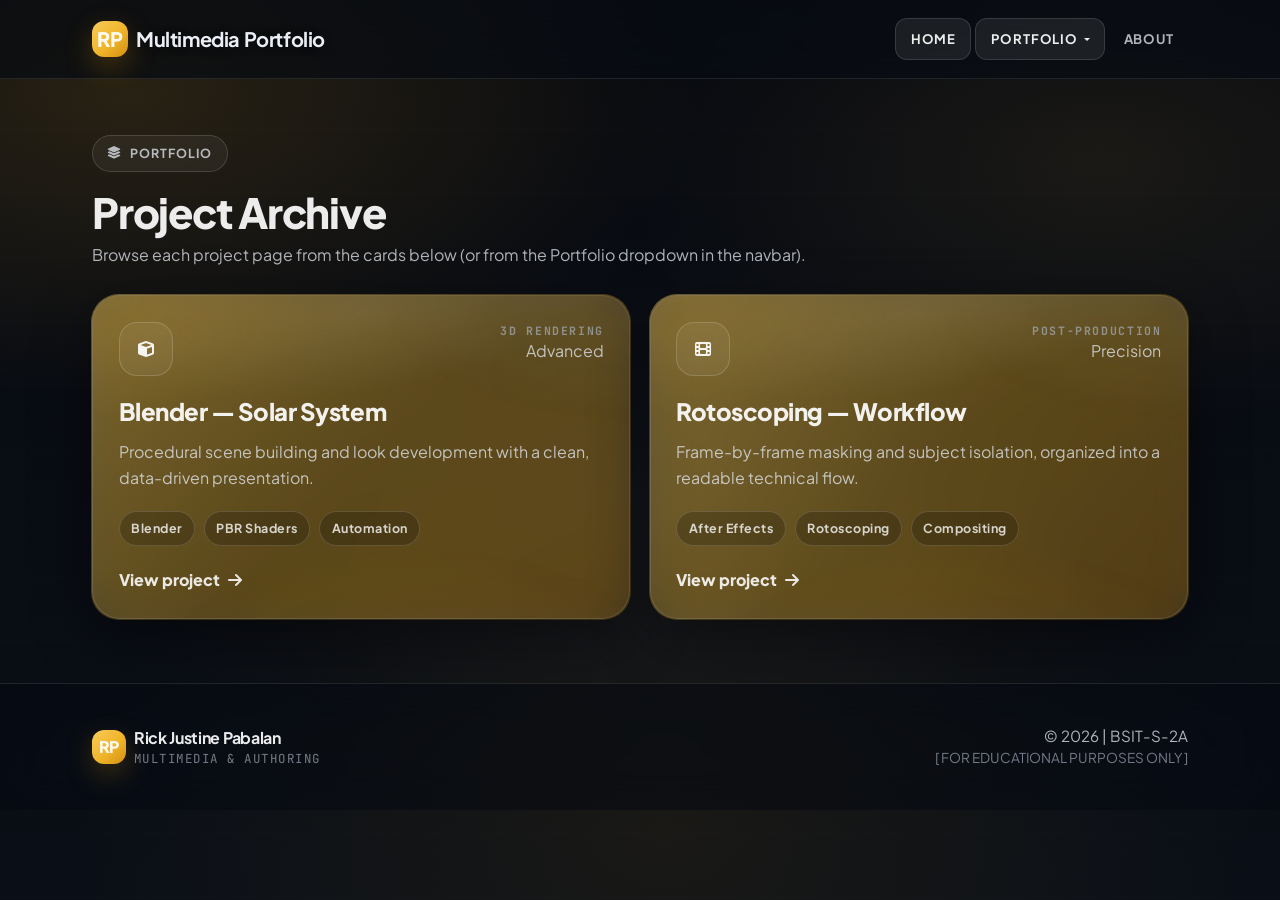
==== portfolio/index.html @ 8b997356 "Initial Commit" ====
<!DOCTYPE html>
<html lang="en">

<head>
    <meta charset="UTF-8">
    <meta name="viewport" content="width=device-width, initial-scale=1.0">
    <title>Project Archive - Rick Justine Pabalan</title>
    <link href="https://cdnjs.cloudflare.com/ajax/libs/bootstrap/5.3.0/css/bootstrap.min.css" rel="stylesheet">
    <link href="https://cdnjs.cloudflare.com/ajax/libs/font-awesome/6.4.0/css/all.min.css" rel="stylesheet">
    <link rel="stylesheet" href="../layouts/theme.css">
</head>

<body>

    <div id="header"></div>

    <script>
        fetch('../layouts/header.html?v=' + Date.now())
            .then(response => response.text())
            .then(data => {
                document.getElementById('header').innerHTML = data;
                // Fix relative paths in header when in subfolder
                const links = document.querySelectorAll('a');
                links.forEach(link => {
                    const href = link.getAttribute('href');
                    if (!href) return;

                    if (href === 'index.html') link.href = "../index.html";
                    if (href === 'about.html') link.href = "../about.html";

                    if (href === 'portfolio/index.html') link.href = "index.html";
                    if (href === 'portfolio/solarsystem.html') link.href = "solarsystem.html";
                    if (href === 'portfolio/rotoscope.html') link.href = "rotoscope.html";
                });

                // Mark Portfolio as active when inside /portfolio
                document.querySelectorAll('.nav-link').forEach(link => {
                    const href = link.getAttribute('href') || '';
                    if (href.includes('index.html')) link.classList.add('active');
                });
            });
    </script>

    <!-- Portfolio Section -->
    <main>
    <section id="portfolio" class="section">
        <div class="container">
            <div class="section-head">
                <div>
                    <div class="pill"><i class="fa-solid fa-layer-group"></i> Portfolio</div>
                    <h1 class="section-title mt-3">Project Archive</h1>
                    <p class="section-desc">Browse each project page from the cards below (or from the Portfolio dropdown in the navbar).</p>
                </div>
            </div>

            <div class="grid-cards">
                <div class="card-xl">
                    <div class="stroke" style="border-radius: var(--radius-xl);">
                        <div class="glass project-card lift">
                            <div class="project-top">
                                <div class="project-icon"><i class="fa-solid fa-cube"></i></div>
                                <div class="text-end">
                                    <div class="project-kicker">3D Rendering</div>
                                    <div class="muted">Advanced</div>
                                </div>
                            </div>
                            <div class="project-title">Blender — Solar System</div>
                            <p class="project-desc">Procedural scene building and look development with a clean, data-driven presentation.</p>
                            <div class="tags">
                                <span class="tag">Blender</span>
                                <span class="tag">PBR Shaders</span>
                                <span class="tag">Automation</span>
                            </div>
                            <a class="card-link" href="solarsystem.html">
                                <span>View project</span>
                                <i class="fa-solid fa-arrow-right"></i>
                            </a>
                        </div>
                    </div>
                </div>

                <div class="card-xl">
                    <div class="stroke" style="border-radius: var(--radius-xl);">
                        <div class="glass project-card lift">
                            <div class="project-top">
                                <div class="project-icon"><i class="fa-solid fa-film"></i></div>
                                <div class="text-end">
                                    <div class="project-kicker">Post-Production</div>
                                    <div class="muted">Precision</div>
                                </div>
                            </div>
                            <div class="project-title">Rotoscoping — Workflow</div>
                            <p class="project-desc">Frame-by-frame masking and subject isolation, organized into a readable technical flow.</p>
                            <div class="tags">
                                <span class="tag">After Effects</span>
                                <span class="tag">Rotoscoping</span>
                                <span class="tag">Compositing</span>
                            </div>
                            <a class="card-link" href="rotoscope.html">
                                <span>View project</span>
                                <i class="fa-solid fa-arrow-right"></i>
                            </a>
                        </div>
                    </div>
                </div>
            </div>
        </div>

        <div id="footer"></div>

        <script>
            fetch('../layouts/footer.html')
                .then(response => response.text())
                .then(data => {
                    document.getElementById('footer').innerHTML = data;
                });
        </script>
    </section>
    </main>

    <!-- Bootstrap JS Bundle with Popper -->
    <script src="https://cdnjs.cloudflare.com/ajax/libs/bootstrap/5.3.0/js/bootstrap.bundle.min.js"></script>
</body>

</html>
---- layouts/theme.css ----
@import url('https://fonts.googleapis.com/css2?family=Plus+Jakarta+Sans:wght@400;500;600;700;800&family=JetBrains+Mono:wght@400;500;600&display=swap');

:root {
  --bg-0: #07090f;
  --bg-1: #0a0f17;
  --text-0: rgba(255, 255, 255, 0.92);
  --text-1: rgba(229, 233, 240, 0.76);
  --text-2: rgba(172, 181, 197, 0.65);

  --glass: rgba(157, 166, 182, 0.08);
  --glass-strong: rgba(157, 166, 182, 0.13);
  --glass-border: rgba(203, 209, 221, 0.17);
  --glass-border-2: rgba(226, 231, 240, 0.25);
  --shadow: 0 18px 60px rgba(0, 0, 0, 0.45);

  --accent-a: #f0b429;
  --accent-b: #f8cb5a;
  --accent-c: #d38f10;
  --accent-d: #e8bd4a;
  --accent-grad: linear-gradient(135deg, #f8cb5a, #f0b429 56%, #d38f10);
  --stroke-grad: linear-gradient(135deg, rgba(248,203,90,0.5), rgba(240,180,41,0.35) 50%, rgba(211,143,16,0.35));

  --radius-lg: 20px;
  --radius-xl: 28px;

  --font-sans: "Plus Jakarta Sans", system-ui, -apple-system, "Segoe UI", Arial, sans-serif;
  --font-mono: "JetBrains Mono", ui-monospace, SFMono-Regular, Menlo, Consolas, "Liberation Mono", monospace;
}

* { box-sizing: border-box; }
html { scroll-behavior: smooth; }
body {
  margin: 0;
  min-height: 100vh;
  color: var(--text-0);
  font-family: var(--font-sans);
  background:
    radial-gradient(960px 520px at 10% 10%, rgba(240, 180, 41, 0.14), transparent 60%),
    radial-gradient(760px 420px at 86% 18%, rgba(248, 203, 90, 0.08), transparent 64%),
    radial-gradient(900px 620px at 52% 92%, rgba(211, 143, 16, 0.08), transparent 66%),
    radial-gradient(700px 460px at 52% 55%, rgba(153, 163, 184, 0.07), transparent 58%),
    linear-gradient(180deg, var(--bg-0), var(--bg-1));
  overflow-x: hidden;
}

/* subtle grain + grid */
body::before {
  content: "";
  position: fixed;
  inset: 0;
  pointer-events: none;
  background-image:
    radial-gradient(rgba(255,255,255,0.06) 1px, transparent 1px),
    linear-gradient(transparent 0, rgba(255,255,255,0.03) 1px, transparent 2px);
  background-size: 90px 90px, 100% 64px;
  mix-blend-mode: overlay;
  opacity: 0.35;
  z-index: 0;
}

main, nav, footer, section, header { position: relative; z-index: 1; }

a { color: inherit; }

.container {
  max-width: 1120px;
}

.glass {
  background: var(--glass);
  border: 1px solid var(--glass-border);
  box-shadow: var(--shadow);
  backdrop-filter: blur(18px) saturate(130%);
  -webkit-backdrop-filter: blur(18px) saturate(130%);
  border-radius: var(--radius-lg);
}

.glass--strong {
  background: var(--glass-strong);
  border-color: var(--glass-border-2);
}

/* About page alignment helpers */
.about-stack {
  max-width: 920px;
  margin: 0 auto;
}
.about-summary {
  max-width: 760px;
  margin-left: auto;
  margin-right: auto;
}

/* gradient stroke wrapper (for "new look") */
.stroke {
  position: relative;
}
.stroke::before {
  content: "";
  position: absolute;
  inset: -1px;
  border-radius: inherit;
  background: var(--stroke-grad);
  opacity: 0.9;
  pointer-events: none;
  filter: blur(0.2px);
}
.stroke > * {
  position: relative;
  z-index: 1;
}

.pill {
  display: inline-flex;
  align-items: center;
  gap: 0.5rem;
  padding: 0.5rem 0.9rem;
  border-radius: 999px;
  font-size: 0.78rem;
  font-weight: 700;
  letter-spacing: 0.08em;
  text-transform: uppercase;
  color: var(--text-1);
  background: rgba(255,255,255,0.05);
  border: 1px solid rgba(255,255,255,0.14);
}

.muted { color: var(--text-1); }
.muted-2 { color: var(--text-2); }
.mono { font-family: var(--font-mono); }

/* Nav */
.glass-nav {
  position: sticky;
  top: 0;
  z-index: 50;
  border-bottom: 1px solid rgba(226, 231, 240, 0.11);
  background: rgba(8,12,18,0.72);
  backdrop-filter: blur(18px) saturate(140%);
  -webkit-backdrop-filter: blur(18px) saturate(140%);
}

.brand-mark {
  width: 36px;
  height: 36px;
  border-radius: 12px;
  display: grid;
  place-items: center;
  background: var(--accent-grad);
  box-shadow: 0 10px 28px rgba(211, 143, 16, 0.28);
  font-weight: 900;
  letter-spacing: -0.02em;
}

.navbar-brand {
  color: var(--text-0) !important;
}

.navbar-brand span:last-child {
  color: rgba(245, 248, 255, 0.96);
  text-shadow: 0 1px 10px rgba(0, 0, 0, 0.45);
}

.nav-link {
  color: var(--text-1) !important;
  font-weight: 700;
  letter-spacing: 0.06em;
  text-transform: uppercase;
  font-size: 0.82rem;
  padding: 0.65rem 0.9rem !important;
  border-radius: 12px;
  transition: transform 160ms ease, background 160ms ease, color 160ms ease;
}
.nav-link:hover {
  color: var(--text-0) !important;
  background: rgba(255,255,255,0.06);
  transform: translateY(-1px);
}
.nav-link.active {
  color: var(--text-0) !important;
  background: rgba(255,255,255,0.08);
  border: 1px solid rgba(255,255,255,0.12);
}

/* Hero */
.hero {
  padding: 6.5rem 0 3.5rem;
}
.hero-card {
  border-radius: var(--radius-xl);
  padding: clamp(1.6rem, 3.8vw, 3rem);
  overflow: hidden;
}
.hero-card::after {
  content: "";
  position: absolute;
  inset: -1px;
  border-radius: inherit;
  background: radial-gradient(600px 220px at 10% 0%, rgba(248,203,90,0.14), transparent 60%),
              radial-gradient(520px 240px at 92% 10%, rgba(240,180,41,0.12), transparent 55%),
              radial-gradient(520px 240px at 60% 105%, rgba(153,163,184,0.12), transparent 55%);
  pointer-events: none;
  opacity: 0.9;
  z-index: 0;
}
.hero-card > * { position: relative; z-index: 1; }

.hero-title {
  font-weight: 900;
  letter-spacing: -0.04em;
  line-height: 1.02;
  margin: 1rem 0 1rem;
  font-size: clamp(2.5rem, 5.2vw, 4.4rem);
}
.hero-title .grad {
  background: var(--accent-grad);
  -webkit-background-clip: text;
  background-clip: text;
  color: transparent;
}

.hero-lead {
  color: var(--text-1);
  font-size: 1.1rem;
  line-height: 1.7;
  max-width: 56ch;
}

.btn-glass {
  display: inline-flex;
  align-items: center;
  gap: 0.6rem;
  padding: 0.95rem 1.2rem;
  border-radius: 16px;
  text-decoration: none;
  font-weight: 800;
  letter-spacing: 0.02em;
  border: 1px solid rgba(255,255,255,0.14);
  background: rgba(255,255,255,0.05);
  color: var(--text-0);
  transition: transform 160ms ease, background 160ms ease, box-shadow 160ms ease;
}
.btn-glass:hover {
  background: rgba(255,255,255,0.09);
  transform: translateY(-2px);
  box-shadow: 0 18px 40px rgba(0,0,0,0.35);
}
.btn-accent {
  border: 0;
  background: var(--accent-grad);
  box-shadow: 0 16px 40px rgba(211,143,16,0.32);
}
.btn-accent:hover {
  box-shadow: 0 22px 60px rgba(211,143,16,0.38);
}

/* Sections */
.section {
  padding: 3.5rem 0 4rem;
}
.section-head {
  display: grid;
  grid-template-columns: 1fr auto;
  align-items: end;
  gap: 1.25rem;
  margin-bottom: 1.75rem;
}
.section-title {
  font-size: clamp(1.8rem, 3.6vw, 2.6rem);
  font-weight: 900;
  letter-spacing: -0.03em;
  margin: 0;
}
.section-desc {
  color: var(--text-1);
  margin: 0.35rem 0 0;
  max-width: 70ch;
}

/* Project cards */
.grid-cards {
  display: grid;
  grid-template-columns: repeat(12, 1fr);
  gap: 1.2rem;
}
.card-xl { grid-column: span 6; }
@media (max-width: 992px) { .card-xl { grid-column: span 12; } }

.project-card {
  position: relative;
  overflow: hidden;
  border-radius: var(--radius-xl);
  padding: 1.6rem;
  height: 100%;
}
.project-card::before {
  content: "";
  position: absolute;
  inset: 0;
  background: radial-gradient(500px 260px at 0% 0%, rgba(248,203,90,0.13), transparent 50%),
              radial-gradient(520px 260px at 100% 0%, rgba(153,163,184,0.11), transparent 50%),
              radial-gradient(520px 260px at 60% 120%, rgba(211,143,16,0.08), transparent 55%);
  opacity: 0.85;
  pointer-events: none;
}
.project-card > * { position: relative; z-index: 1; }

/* add a distinct "header sheen" so cards feel less flat */
.project-card::after {
  content: "";
  position: absolute;
  left: -20%;
  top: -30%;
  width: 140%;
  height: 70%;
  background: radial-gradient(closest-side, rgba(255,255,255,0.10), transparent 70%);
  transform: rotate(-8deg);
  opacity: 0.9;
  pointer-events: none;
}

.project-top {
  display: flex;
  align-items: flex-start;
  justify-content: space-between;
  gap: 1rem;
  margin-bottom: 1.1rem;
}
.project-icon {
  width: 54px;
  height: 54px;
  border-radius: 18px;
  display: grid;
  place-items: center;
  background: rgba(255,255,255,0.05);
  border: 1px solid rgba(255,255,255,0.16);
}
.project-kicker {
  font-family: var(--font-mono);
  color: var(--text-2);
  font-weight: 700;
  letter-spacing: 0.14em;
  font-size: 0.72rem;
  text-transform: uppercase;
}
.project-title {
  font-weight: 900;
  letter-spacing: -0.02em;
  margin: 0.2rem 0 0.6rem;
  font-size: 1.5rem;
}
.project-desc {
  color: var(--text-1);
  margin: 0;
  line-height: 1.65;
}

.tags {
  display: flex;
  flex-wrap: wrap;
  gap: 0.55rem;
  margin-top: 1.2rem;
}
.tag {
  padding: 0.44rem 0.72rem;
  border-radius: 999px;
  background: rgba(0,0,0,0.20);
  border: 1px solid rgba(255,255,255,0.14);
  color: rgba(255,255,255,0.78);
  font-size: 0.78rem;
  font-weight: 700;
  letter-spacing: 0.04em;
}

.card-link {
  display: inline-flex;
  align-items: center;
  gap: 0.5rem;
  text-decoration: none;
  font-weight: 900;
  margin-top: 1.4rem;
  color: rgba(255,255,255,0.88);
}
.card-link:hover { text-decoration: underline; }

/* Video */
.video {
  border-radius: var(--radius-xl);
  overflow: hidden;
  border: 1px solid rgba(255,255,255,0.14);
  background: rgba(0,0,0,0.25);
  box-shadow: 0 20px 70px rgba(0,0,0,0.55);
}

/* Footer */
.glass-footer {
  margin-top: 4rem;
  padding: 2.6rem 0;
  border-top: 1px solid rgba(255,255,255,0.10);
  background: rgba(7,10,18,0.55);
  backdrop-filter: blur(18px) saturate(140%);
  -webkit-backdrop-filter: blur(18px) saturate(140%);
}

/* Small utilities */
.lift {
  transition: transform 180ms ease, box-shadow 180ms ease, border-color 180ms ease;
}
.lift:hover {
  transform: translateY(-6px);
  border-color: rgba(255,255,255,0.28);
  box-shadow: 0 22px 80px rgba(0,0,0,0.55);
}
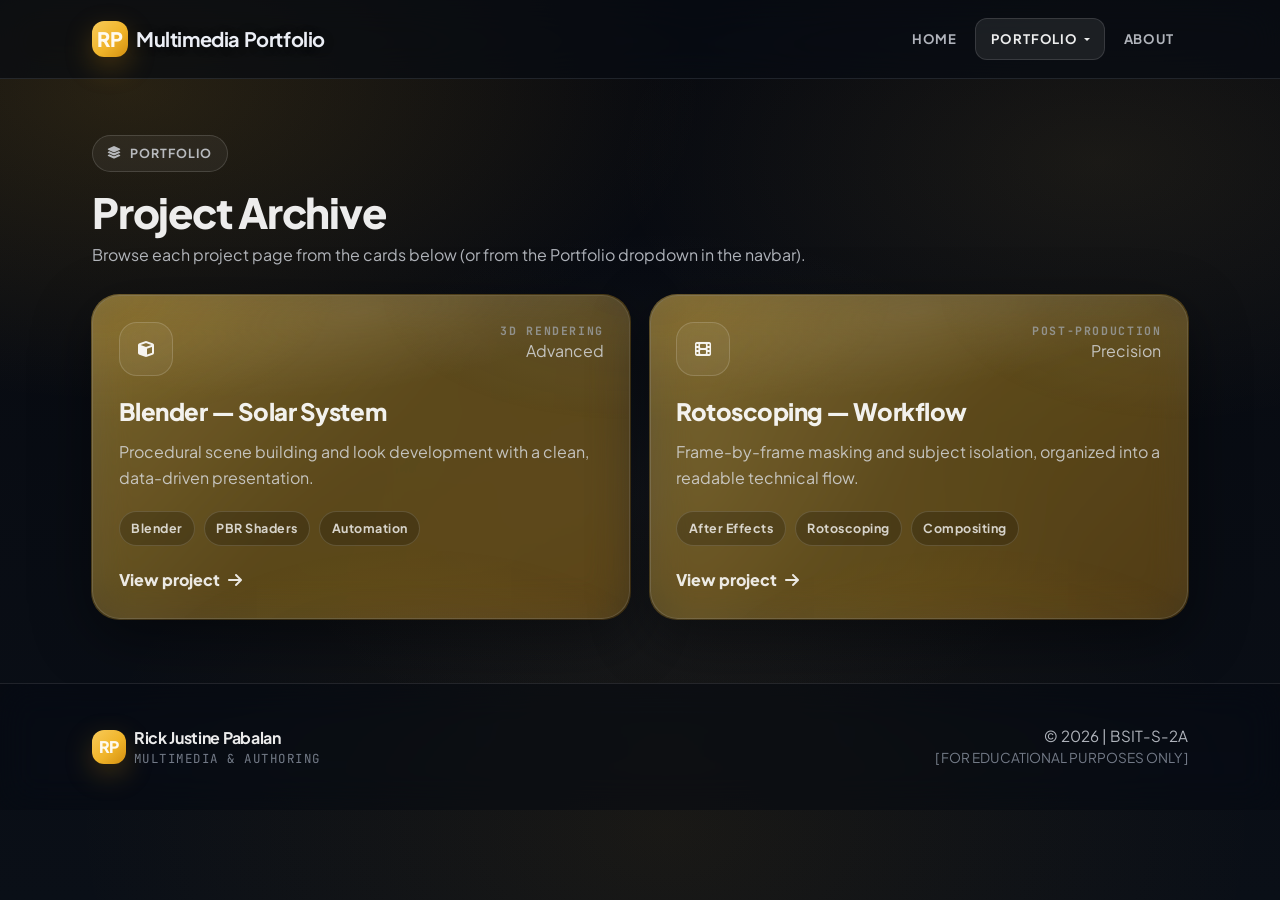
==== commit a4fbe0e6: "Trae update" ====
--- a/portfolio/index.html
+++ b/portfolio/index.html
@@ -36,7 +36,7 @@
                 // Mark Portfolio as active when inside /portfolio
                 document.querySelectorAll('.nav-link').forEach(link => {
                     const href = link.getAttribute('href') || '';
-                    if (href.includes('index.html')) link.classList.add('active');
+                    if (href === 'index.html') link.classList.add('active');
                 });
             });
     </script>
--- a/layouts/theme.css
+++ b/layouts/theme.css
@@ -47,12 +47,13 @@
 body::before {
   content: "";
   position: fixed;
-  inset: 0;
+  top: 0;
+  right: 0;
+  bottom: 0;
+  left: 0;
   pointer-events: none;
-  background-image:
-    radial-gradient(rgba(255,255,255,0.06) 1px, transparent 1px),
-    linear-gradient(transparent 0, rgba(255,255,255,0.03) 1px, transparent 2px);
-  background-size: 90px 90px, 100% 64px;
+  background-image: none;
+  background-size: auto;
   mix-blend-mode: overlay;
   opacity: 0.35;
   z-index: 0;
@@ -70,9 +71,14 @@
   background: var(--glass);
   border: 1px solid var(--glass-border);
   box-shadow: var(--shadow);
-  backdrop-filter: blur(18px) saturate(130%);
-  -webkit-backdrop-filter: blur(18px) saturate(130%);
   border-radius: var(--radius-lg);
+}
+
+@supports (backdrop-filter: blur(18px)) or (-webkit-backdrop-filter: blur(18px)) {
+  .glass {
+    backdrop-filter: blur(18px) saturate(130%);
+    -webkit-backdrop-filter: blur(18px) saturate(130%);
+  }
 }
 
 .glass--strong {
@@ -98,12 +104,20 @@
 .stroke::before {
   content: "";
   position: absolute;
-  inset: -1px;
+  top: -1px;
+  right: -1px;
+  bottom: -1px;
+  left: -1px;
   border-radius: inherit;
   background: var(--stroke-grad);
   opacity: 0.9;
   pointer-events: none;
-  filter: blur(0.2px);
+}
+
+@supports (filter: blur(0.2px)) {
+  .stroke::before {
+    filter: blur(0.2px);
+  }
 }
 .stroke > * {
   position: relative;
@@ -133,11 +147,16 @@
 .glass-nav {
   position: sticky;
   top: 0;
-  z-index: 50;
+  z-index: 1000;
   border-bottom: 1px solid rgba(226, 231, 240, 0.11);
   background: rgba(8,12,18,0.72);
-  backdrop-filter: blur(18px) saturate(140%);
-  -webkit-backdrop-filter: blur(18px) saturate(140%);
+}
+
+@supports (backdrop-filter: blur(18px)) or (-webkit-backdrop-filter: blur(18px)) {
+  .glass-nav {
+    backdrop-filter: blur(18px) saturate(140%);
+    -webkit-backdrop-filter: blur(18px) saturate(140%);
+  }
 }
 
 .brand-mark {
@@ -194,7 +213,10 @@
 .hero-card::after {
   content: "";
   position: absolute;
-  inset: -1px;
+  top: -1px;
+  right: -1px;
+  bottom: -1px;
+  left: -1px;
   border-radius: inherit;
   background: radial-gradient(600px 220px at 10% 0%, rgba(248,203,90,0.14), transparent 60%),
               radial-gradient(520px 240px at 92% 10%, rgba(240,180,41,0.12), transparent 55%),
@@ -214,9 +236,15 @@
 }
 .hero-title .grad {
   background: var(--accent-grad);
-  -webkit-background-clip: text;
-  background-clip: text;
-  color: transparent;
+  color: var(--accent-a); /* Fallback */
+}
+
+@supports (-webkit-background-clip: text) or (background-clip: text) {
+  .hero-title .grad {
+    -webkit-background-clip: text;
+    background-clip: text;
+    color: transparent;
+  }
 }
 
 .hero-lead {
@@ -296,7 +324,10 @@
 .project-card::before {
   content: "";
   position: absolute;
-  inset: 0;
+  top: 0;
+  right: 0;
+  bottom: 0;
+  left: 0;
   background: radial-gradient(500px 260px at 0% 0%, rgba(248,203,90,0.13), transparent 50%),
               radial-gradient(520px 260px at 100% 0%, rgba(153,163,184,0.11), transparent 50%),
               radial-gradient(520px 260px at 60% 120%, rgba(211,143,16,0.08), transparent 55%);
@@ -398,8 +429,13 @@
   padding: 2.6rem 0;
   border-top: 1px solid rgba(255,255,255,0.10);
   background: rgba(7,10,18,0.55);
-  backdrop-filter: blur(18px) saturate(140%);
-  -webkit-backdrop-filter: blur(18px) saturate(140%);
+}
+
+@supports (backdrop-filter: blur(18px)) or (-webkit-backdrop-filter: blur(18px)) {
+  .glass-footer {
+    backdrop-filter: blur(18px) saturate(140%);
+    -webkit-backdrop-filter: blur(18px) saturate(140%);
+  }
 }
 
 /* Small utilities */
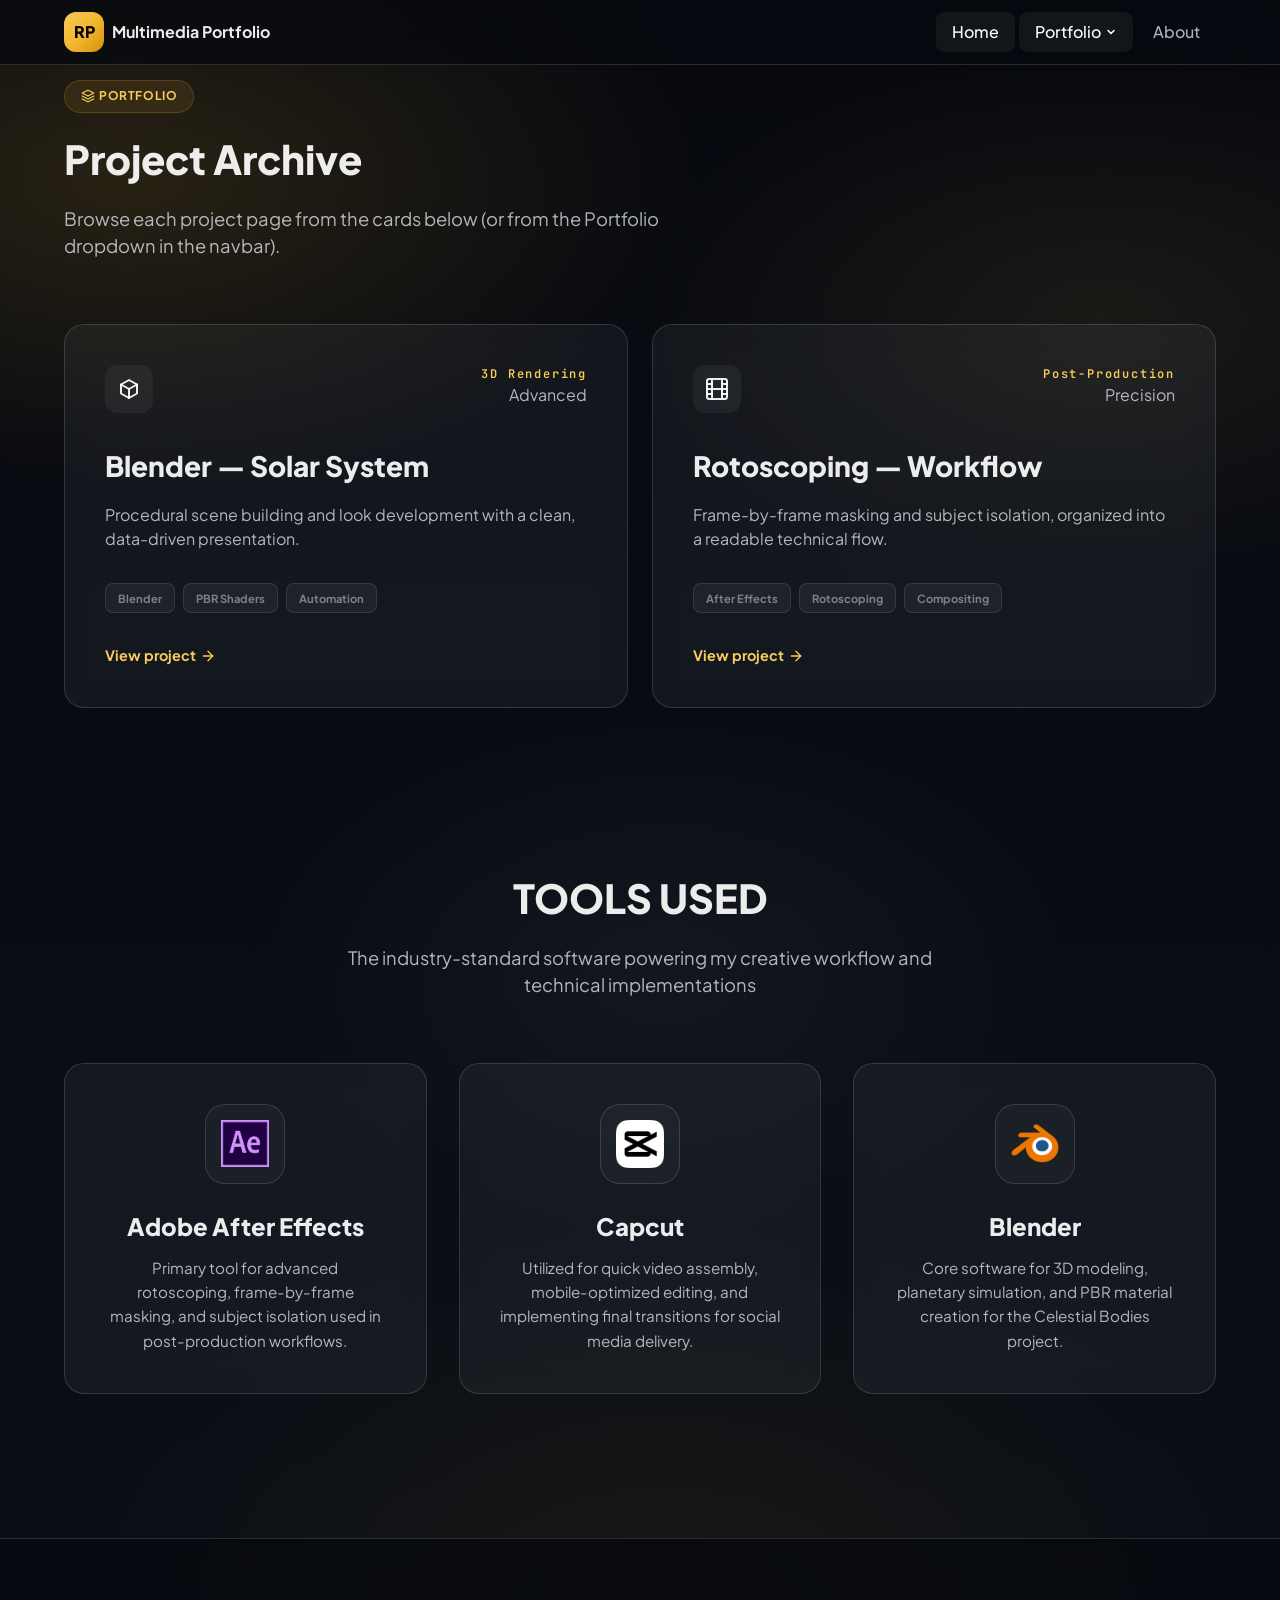
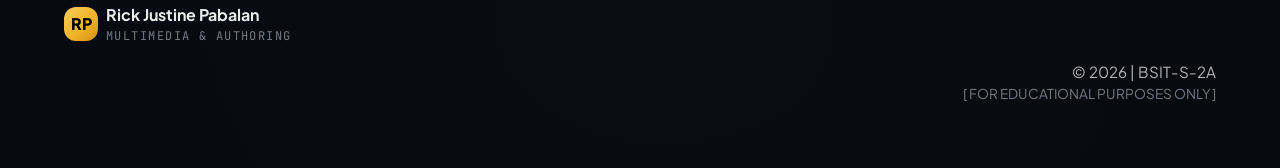
==== commit 5f8ab44e: "with javascript" ====
--- a/portfolio/index.html
+++ b/portfolio/index.html
@@ -5,66 +5,80 @@
     <meta charset="UTF-8">
     <meta name="viewport" content="width=device-width, initial-scale=1.0">
     <title>Project Archive - Rick Justine Pabalan</title>
-    <link href="https://cdnjs.cloudflare.com/ajax/libs/bootstrap/5.3.0/css/bootstrap.min.css" rel="stylesheet">
-    <link href="https://cdnjs.cloudflare.com/ajax/libs/font-awesome/6.4.0/css/all.min.css" rel="stylesheet">
-    <link rel="stylesheet" href="../layouts/theme.css">
+    <link rel="stylesheet" href="../assets/css/main.css">
 </head>
 
 <body>
 
-    <div id="header"></div>
+    <nav class="glass-nav">
+        <div class="nav-container">
+            <a class="d-flex align-items-center gap-2" href="../index.html">
+                <span class="brand-mark">RP</span>
+                <span class="d-none d-sm-inline fw-bold">Multimedia Portfolio</span>
+            </a>
 
-    <script>
-        fetch('../layouts/header.html?v=' + Date.now())
-            .then(response => response.text())
-            .then(data => {
-                document.getElementById('header').innerHTML = data;
-                // Fix relative paths in header when in subfolder
-                const links = document.querySelectorAll('a');
-                links.forEach(link => {
-                    const href = link.getAttribute('href');
-                    if (!href) return;
+            <button class="nav-toggler" id="menu-toggle" aria-label="Toggle navigation">
+                <svg width="24" height="24" viewBox="0 0 24 24" fill="none" stroke="currentColor" stroke-width="2" stroke-linecap="round" stroke-linejoin="round"><line x1="3" y1="12" x2="21" y2="12"></line><line x1="3" y1="6" x2="21" y2="6"></line><line x1="3" y1="18" x2="21" y2="18"></line></svg>
+            </button>
 
-                    if (href === 'index.html') link.href = "../index.html";
-                    if (href === 'about.html') link.href = "../about.html";
+            <div class="nav-menu" id="nav-menu">
+                <ul class="d-flex align-items-center gap-1 m-0 p-0 list-unstyled">
+                    <li><a class="nav-link" href="../index.html">Home</a></li>
+                    <li class="custom-dropdown">
+                        <a class="nav-link" href="index.html">
+                            Portfolio
+                            <svg class="ms-1" width="12" height="12" viewBox="0 0 24 24" fill="none" stroke="currentColor" stroke-width="3" stroke-linecap="round" stroke-linejoin="round"><path d="M6 9l6 6 6-6"/></svg>
+                        </a>
+                        <div class="dropdown-content glass">
+                            <a class="nav-link" href="index.html">
+                                <svg class="me-2" width="14" height="14" viewBox="0 0 24 24" fill="none" stroke="currentColor" stroke-width="2" stroke-linecap="round" stroke-linejoin="round"><rect x="3" y="3" width="7" height="7"></rect><rect x="14" y="3" width="7" height="7"></rect><rect x="14" y="14" width="7" height="7"></rect><rect x="3" y="14" width="7" height="7"></rect></svg>
+                                Project Archive
+                            </a>
+                            <div class="divider-light"></div>
+                            <a class="nav-link" href="solarsystem.html">
+                                <svg class="me-2" width="14" height="14" viewBox="0 0 24 24" fill="none" stroke="currentColor" stroke-width="2" stroke-linecap="round" stroke-linejoin="round"><path d="M21 16V8a2 2 0 0 0-1-1.73l-7-4a2 2 0 0 0-2 0l-7 4A2 2 0 0 0 3 8v8a2 2 0 0 0 1 1.73l7 4a2 2 0 0 0 2 0l7-4A2 2 0 0 0 21 16z"></path><polyline points="3.27 6.96 12 12.01 20.73 6.96"></polyline><line x1="12" y1="22.08" x2="12" y2="12"></line></svg>
+                                Blender — Solar System
+                            </a>
+                            <a class="nav-link" href="rotoscope.html">
+                                <svg class="me-2" width="14" height="14" viewBox="0 0 24 24" fill="none" stroke="currentColor" stroke-width="2" stroke-linecap="round" stroke-linejoin="round"><rect x="2" y="2" width="20" height="20" rx="2.18" ry="2.18"></rect><line x1="7" y1="2" x2="7" y2="22"></line><line x1="17" y1="2" x2="17" y2="22"></line><line x1="2" y1="12" x2="22" y2="12"></line><line x1="2" y1="7" x2="7" y2="7"></line><line x1="2" y1="17" x2="7" y2="17"></line><line x1="17" y1="17" x2="22" y2="17"></line><line x1="17" y1="7" x2="22" y2="7"></line></svg>
+                                Rotoscoping — Workflow
+                            </a>
+                        </div>
+                    </li>
+                    <li><a class="nav-link" href="../about.html">About</a></li>
+                </ul>
+            </div>
+        </div>
+    </nav>
 
-                    if (href === 'portfolio/index.html') link.href = "index.html";
-                    if (href === 'portfolio/solarsystem.html') link.href = "solarsystem.html";
-                    if (href === 'portfolio/rotoscope.html') link.href = "rotoscope.html";
-                });
+    <main>
+        <!-- Portfolio Section -->
+        <section id="portfolio" class="section">
+            <div class="container">
+                <div class="section-head">
+                    <div>
+                        <div class="pill">
+                            <svg width="14" height="14" viewBox="0 0 24 24" fill="none" stroke="currentColor" stroke-width="2" stroke-linecap="round" stroke-linejoin="round" class="me-1"><polygon points="12 2 2 7 12 12 22 7 12 2"></polygon><polyline points="2 17 12 22 22 17"></polyline><polyline points="2 12 12 17 22 12"></polyline></svg>
+                            Portfolio
+                        </div>
+                        <h1 class="section-title mt-3">Project Archive</h1>
+                        <p class="section-desc">Browse each project page from the cards below (or from the Portfolio dropdown in the navbar).</p>
+                    </div>
+                </div>
 
-                // Mark Portfolio as active when inside /portfolio
-                document.querySelectorAll('.nav-link').forEach(link => {
-                    const href = link.getAttribute('href') || '';
-                    if (href === 'index.html') link.classList.add('active');
-                });
-            });
-    </script>
-
-    <!-- Portfolio Section -->
-    <main>
-    <section id="portfolio" class="section">
-        <div class="container">
-            <div class="section-head">
-                <div>
-                    <div class="pill"><i class="fa-solid fa-layer-group"></i> Portfolio</div>
-                    <h1 class="section-title mt-3">Project Archive</h1>
-                    <p class="section-desc">Browse each project page from the cards below (or from the Portfolio dropdown in the navbar).</p>
-                </div>
-            </div>
-
-            <div class="grid-cards">
-                <div class="card-xl">
-                    <div class="stroke" style="border-radius: var(--radius-xl);">
-                        <div class="glass project-card lift">
+                <div class="grid-cards">
+                    <div class="card-xl">
+                        <div class="glass project-card lift fade-in">
                             <div class="project-top">
-                                <div class="project-icon"><i class="fa-solid fa-cube"></i></div>
-                                <div class="text-end">
+                                <div class="project-icon">
+                                    <svg width="24" height="24" viewBox="0 0 24 24" fill="none" stroke="currentColor" stroke-width="2" stroke-linecap="round" stroke-linejoin="round"><path d="M12 3l8 4.5v9L12 21l-8-4.5v-9L12 3z"></path><path d="M12 12l8-4.5"></path><path d="M12 12v9"></path><path d="M12 12L4 7.5"></path></svg>
+                                </div>
+                                <div class="text-md-end">
                                     <div class="project-kicker">3D Rendering</div>
                                     <div class="muted">Advanced</div>
                                 </div>
                             </div>
-                            <div class="project-title">Blender — Solar System</div>
+                            <h3 class="project-title">Blender — Solar System</h3>
                             <p class="project-desc">Procedural scene building and look development with a clean, data-driven presentation.</p>
                             <div class="tags">
                                 <span class="tag">Blender</span>
@@ -73,23 +87,23 @@
                             </div>
                             <a class="card-link" href="solarsystem.html">
                                 <span>View project</span>
-                                <i class="fa-solid fa-arrow-right"></i>
+                                <svg width="16" height="16" viewBox="0 0 24 24" fill="none" stroke="currentColor" stroke-width="2" stroke-linecap="round" stroke-linejoin="round" class="ms-1"><line x1="5" y1="12" x2="19" y2="12"></line><polyline points="12 5 19 12 12 19"></polyline></svg>
                             </a>
                         </div>
                     </div>
-                </div>
 
-                <div class="card-xl">
-                    <div class="stroke" style="border-radius: var(--radius-xl);">
-                        <div class="glass project-card lift">
+                    <div class="card-xl">
+                        <div class="glass project-card lift fade-in">
                             <div class="project-top">
-                                <div class="project-icon"><i class="fa-solid fa-film"></i></div>
-                                <div class="text-end">
+                                <div class="project-icon">
+                                    <svg width="24" height="24" viewBox="0 0 24 24" fill="none" stroke="currentColor" stroke-width="2" stroke-linecap="round" stroke-linejoin="round"><rect x="2" y="2" width="20" height="20" rx="2.18" ry="2.18"></rect><line x1="7" y1="2" x2="7" y2="22"></line><line x1="17" y1="2" x2="17" y2="22"></line><line x1="2" y1="12" x2="22" y2="12"></line><line x1="2" y1="7" x2="7" y2="7"></line><line x1="2" y1="17" x2="7" y2="17"></line><line x1="17" y1="17" x2="22" y2="17"></line><line x1="17" y1="7" x2="22" y2="7"></line></svg>
+                                </div>
+                                <div class="text-md-end">
                                     <div class="project-kicker">Post-Production</div>
                                     <div class="muted">Precision</div>
                                 </div>
                             </div>
-                            <div class="project-title">Rotoscoping — Workflow</div>
+                            <h3 class="project-title">Rotoscoping — Workflow</h3>
                             <p class="project-desc">Frame-by-frame masking and subject isolation, organized into a readable technical flow.</p>
                             <div class="tags">
                                 <span class="tag">After Effects</span>
@@ -98,28 +112,87 @@
                             </div>
                             <a class="card-link" href="rotoscope.html">
                                 <span>View project</span>
-                                <i class="fa-solid fa-arrow-right"></i>
+                                <svg width="16" height="16" viewBox="0 0 24 24" fill="none" stroke="currentColor" stroke-width="2" stroke-linecap="round" stroke-linejoin="round" class="ms-1"><line x1="5" y1="12" x2="19" y2="12"></line><polyline points="12 5 19 12 12 19"></polyline></svg>
                             </a>
                         </div>
                     </div>
                 </div>
             </div>
-        </div>
+        </section>
 
-        <div id="footer"></div>
+        <!-- Tools Used Section -->
+        <section id="tools" class="section">
+            <div class="container">
+                <div class="section-head text-center mx-auto">
+                    <h2 class="section-title">TOOLS USED</h2>
+                    <p class="section-desc mx-auto">The industry-standard software powering my creative workflow and technical implementations</p>
+                </div>
 
-        <script>
-            fetch('../layouts/footer.html')
-                .then(response => response.text())
-                .then(data => {
-                    document.getElementById('footer').innerHTML = data;
-                });
-        </script>
-    </section>
+                <div class="tools-grid">
+                    <!-- After Effects -->
+                    <div class="tool-item">
+                        <div class="glass tool-card lift fade-in">
+                            <div class="tool-logo-wrapper">
+                                <img src="../images/AE.png" alt="Adobe After Effects" class="tool-logo">
+                            </div>
+                            <h3 class="tool-name">Adobe After Effects</h3>
+                            <p class="tool-desc">
+                                Primary tool for advanced rotoscoping, frame-by-frame masking, and subject isolation used in post-production workflows.
+                            </p>
+                        </div>
+                    </div>
+
+                    <!-- Capcut -->
+                    <div class="tool-item">
+                        <div class="glass tool-card lift fade-in">
+                            <div class="tool-logo-wrapper">
+                                <img src="../images/Capcut.webp" alt="Capcut" class="tool-logo">
+                            </div>
+                            <h3 class="tool-name">Capcut</h3>
+                            <p class="tool-desc">
+                                Utilized for quick video assembly, mobile-optimized editing, and implementing final transitions for social media delivery.
+                            </p>
+                        </div>
+                    </div>
+
+                    <!-- Blender -->
+                    <div class="tool-item">
+                        <div class="glass tool-card lift fade-in">
+                            <div class="tool-logo-wrapper">
+                                <img src="../images/blender.png" alt="Blender" class="tool-logo">
+                            </div>
+                            <h3 class="tool-name">Blender</h3>
+                            <p class="tool-desc">
+                                Core software for 3D modeling, planetary simulation, and PBR material creation for the Celestial Bodies project.
+                            </p>
+                        </div>
+                    </div>
+                </div>
+            </div>
+        </section>
     </main>
 
-    <!-- Bootstrap JS Bundle with Popper -->
-    <script src="https://cdnjs.cloudflare.com/ajax/libs/bootstrap/5.3.0/js/bootstrap.bundle.min.js"></script>
+    <footer class="glass-footer">
+        <div class="container">
+            <div class="d-flex flex-column flex-md-row justify-content-between align-items-start align-items-md-center gap-3">
+                <div class="d-flex align-items-center gap-2">
+                    <span class="brand-mark footer-brand-mark">RP</span>
+                    <div>
+                        <div class="fw-bold">Rick Justine Pabalan</div>
+                        <div class="muted-2 mono fs-xs ls-012">MULTIMEDIA & AUTHORING</div>
+                    </div>
+                </div>
+
+                <div class="text-md-end">
+                    <div class="muted fs-095">&copy; 2026 | BSIT-S-2A</div>
+                    <div class="muted-2 fs-085">[ FOR EDUCATIONAL PURPOSES ONLY ]</div>
+                </div>
+            </div>
+        </div>
+    </footer>
+
+    <script src="../assets/js/main.js"></script>
+
 </body>
 
 </html>
--- a/assets/css/main.css
+++ b/assets/css/main.css
@@ -0,0 +1,1390 @@
+@import url('https://fonts.googleapis.com/css2?family=Plus+Jakarta+Sans:wght@400;500;600;700;800&family=JetBrains+Mono:wght@400;500;600&display=swap');
+
+:root {
+  --bg-0: #07090f;
+  --bg-1: #0a0f17;
+  --text-0: rgba(255, 255, 255, 0.92);
+  --text-1: rgba(229, 233, 240, 0.76);
+  --text-2: rgba(172, 181, 197, 0.65);
+
+  --glass: rgba(157, 166, 182, 0.08);
+  --glass-strong: rgba(157, 166, 182, 0.13);
+  --glass-border: rgba(203, 209, 221, 0.17);
+  --glass-border-2: rgba(226, 231, 240, 0.25);
+  --shadow: 0 18px 60px rgba(0, 0, 0, 0.45);
+
+  --accent-a: #f0b429;
+  --accent-b: #f8cb5a;
+  --accent-c: #d38f10;
+  --accent-d: #e8bd4a;
+  --accent-grad: linear-gradient(135deg, #f8cb5a, #f0b429 56%, #d38f10);
+  --stroke-grad: linear-gradient(135deg, rgba(248,203,90,0.5), rgba(240,180,41,0.35) 50%, rgba(211,143,16,0.35));
+
+  --radius-lg: 20px;
+  --radius-xl: 28px;
+
+  --font-sans: "Plus Jakarta Sans", system-ui, -apple-system, "Segoe UI", Arial, sans-serif;
+  --font-mono: "JetBrains Mono", ui-monospace, SFMono-Regular, Menlo, Consolas, "Liberation Mono", monospace;
+}
+
+* { box-sizing: border-box; }
+html { scroll-behavior: smooth; }
+body {
+  margin: 0;
+  min-height: 100vh;
+  color: var(--text-0);
+  font-family: var(--font-sans);
+  background:
+    radial-gradient(960px 520px at 10% 10%, rgba(240, 180, 41, 0.14), transparent 60%),
+    radial-gradient(760px 420px at 86% 18%, rgba(248, 203, 90, 0.08), transparent 64%),
+    radial-gradient(900px 620px at 52% 92%, rgba(211, 143, 16, 0.08), transparent 66%),
+    radial-gradient(700px 460px at 52% 55%, rgba(153, 163, 184, 0.07), transparent 58%),
+    linear-gradient(180deg, var(--bg-0), var(--bg-1));
+  overflow-x: hidden;
+  line-height: 1.5;
+}
+
+h1, h2, h3, h4, h5, h6 { margin-top: 0; margin-bottom: 0.5rem; }
+p { margin-top: 0; margin-bottom: 1rem; }
+ul { margin-top: 0; margin-bottom: 1rem; }
+a { text-decoration: none; color: inherit; }
+
+/* Custom Grid System */
+.container {
+  width: 100%;
+  max-width: 1200px;
+  margin-right: auto;
+  margin-left: auto;
+  padding-right: 1.5rem;
+  padding-left: 1.5rem;
+}
+
+.row {
+  display: flex;
+  flex-wrap: wrap;
+  margin-right: -0.75rem;
+  margin-left: -0.75rem;
+}
+
+.col {
+  flex: 1 0 0%;
+  padding-right: 0.75rem;
+  padding-left: 0.75rem;
+}
+
+.col-12 { flex: 0 0 100%; max-width: 100%; padding: 0.75rem; }
+.col-10 { flex: 0 0 83.333333%; max-width: 83.333333%; padding: 0.75rem; }
+.col-lg-8 { flex: 0 0 66.666667%; max-width: 66.666667%; padding: 0.75rem; }
+.col-lg-4 { flex: 0 0 33.333333%; max-width: 33.333333%; padding: 0.75rem; }
+.col-md-6 { flex: 0 0 50%; max-width: 50%; padding: 0.75rem; }
+.col-md-4 { flex: 0 0 33.333333%; max-width: 33.333333%; padding: 0.75rem; }
+
+@media (min-width: 576px) {
+  .col-sm-8 { flex: 0 0 66.666667%; max-width: 66.666667%; }
+}
+
+@media (max-width: 992px) {
+  .col-lg-8, .col-lg-4 { flex: 0 0 100%; max-width: 100%; }
+}
+
+@media (max-width: 768px) {
+  .col-md-6 { flex: 0 0 100%; max-width: 100%; }
+}
+
+/* Utilities */
+.d-flex { display: flex !important; }
+.flex-column { flex-direction: column !important; }
+.flex-wrap { flex-wrap: wrap !important; }
+.justify-content-center { justify-content: center !important; }
+.justify-content-between { justify-content: space-between !important; }
+.align-items-center { align-items: center !important; }
+.align-items-end { align-items: flex-end !important; }
+.text-center { text-align: center !important; }
+.text-md-end { text-align: right !important; }
+@media (max-width: 768px) {
+  .text-md-end { text-align: left !important; }
+}
+.w-100 { width: 100% !important; }
+.h-100 { height: 100% !important; }
+.position-relative { position: relative !important; }
+.d-none { display: none !important; }
+@media (min-width: 576px) {
+  .d-sm-inline { display: inline !important; }
+}
+
+.gap-1 { gap: 0.25rem !important; }
+.gap-2 { gap: 0.5rem !important; }
+.gap-3 { gap: 1rem !important; }
+.gap-4 { gap: 1.5rem !important; }
+.gap-5 { gap: 3rem !important; }
+
+.m-0 { margin: 0 !important; }
+.mt-0 { margin-top: 0 !important; }
+.mt-1 { margin-top: 0.25rem !important; }
+.mt-2 { margin-top: 0.5rem !important; }
+.mt-3 { margin-top: 1rem !important; }
+.mt-4 { margin-top: 1.5rem !important; }
+.mt-5 { margin-top: 3rem !important; }
+
+.mb-0 { margin-bottom: 0 !important; }
+.mb-1 { margin-bottom: 0.25rem !important; }
+.mb-2 { margin-bottom: 0.5rem !important; }
+.mb-3 { margin-bottom: 1rem !important; }
+.mb-4 { margin-bottom: 1.5rem !important; }
+.mb-5 { margin-bottom: 3rem !important; }
+
+.p-0 { padding: 0 !important; }
+.p-3 { padding: 1rem !important; }
+.p-4 { padding: 1.5rem !important; }
+.py-5 { padding-top: 3rem !important; padding-bottom: 3rem !important; }
+.pt-0 { padding-top: 0 !important; }
+.pt-5 { padding-top: 3rem !important; }
+.pb-5 { padding-bottom: 3rem !important; }
+
+.ms-auto { margin-left: auto !important; }
+.me-auto { margin-right: auto !important; }
+.ms-1 { margin-left: 0.25rem !important; }
+.me-1 { margin-right: 0.25rem !important; }
+.me-2 { margin-right: 0.5rem !important; }
+
+.mx-auto { margin-left: auto !important; margin-right: auto !important; }
+
+.fw-bold { font-weight: 700 !important; }
+.fw-semibold { font-weight: 600 !important; }
+.fw-medium { font-weight: 500 !important; }
+.mono { font-family: var(--font-mono) !important; }
+.muted { color: var(--text-1) !important; }
+.muted-2 { color: var(--text-2) !important; }
+
+/* Glassmorphism */
+.glass {
+  background: var(--glass);
+  backdrop-filter: blur(12px);
+  -webkit-backdrop-filter: blur(12px);
+  border: 1px solid var(--glass-border);
+  border-radius: var(--radius-lg);
+}
+
+.glass--strong {
+  background: var(--glass-strong);
+  border-color: var(--glass-border-2);
+}
+
+.lift {
+  transition: transform 0.3s ease, box-shadow 0.3s ease, border-color 0.3s ease;
+}
+
+.lift:hover {
+  transform: translateY(-8px);
+  box-shadow: var(--shadow);
+  border-color: var(--accent-b);
+}
+
+/* Navbar */
+.glass-nav {
+  position: fixed;
+  top: 0;
+  left: 0;
+  right: 0;
+  z-index: 1000;
+  background: rgba(7, 9, 15, 0.7);
+  backdrop-filter: blur(20px);
+  -webkit-backdrop-filter: blur(20px);
+  border-bottom: 1px solid var(--glass-border);
+}
+
+.nav-container {
+  display: flex;
+  align-items: center;
+  justify-content: space-between;
+  padding: 0.75rem 1.5rem;
+  max-width: 1200px;
+  margin: 0 auto;
+}
+
+.brand-mark {
+  display: inline-flex;
+  align-items: center;
+  justify-content: center;
+  width: 40px;
+  height: 40px;
+  background: var(--accent-grad);
+  color: #000;
+  font-weight: 800;
+  border-radius: 12px;
+}
+
+.nav-link {
+  color: var(--text-1);
+  font-weight: 500;
+  padding: 0.5rem 1rem;
+  border-radius: 8px;
+  transition: all 0.2s ease;
+  display: flex;
+  align-items: center;
+}
+
+.nav-link:hover, .nav-link.active {
+  color: #fff;
+  background: rgba(255, 255, 255, 0.05);
+}
+
+.nav-toggler {
+  display: none;
+  background: none;
+  border: 1px solid var(--glass-border);
+  color: white;
+  padding: 0.5rem;
+  border-radius: 8px;
+  cursor: pointer;
+}
+
+/* Dropdown */
+.custom-dropdown {
+  position: relative;
+}
+
+.dropdown-content {
+  display: none;
+  position: absolute;
+  top: 100%;
+  right: 0;
+  min-width: 260px;
+  padding: 0.75rem;
+  z-index: 1000;
+  background: rgba(10, 15, 23, 0.98);
+  border: 1px solid rgba(255, 255, 255, 0.15);
+  box-shadow: var(--shadow);
+  border-radius: 12px;
+  transform: translateY(10px);
+  transition: all 0.2s ease;
+}
+
+.custom-dropdown:hover .dropdown-content,
+.custom-dropdown.active .dropdown-content {
+  display: block;
+  transform: translateY(0);
+}
+
+/* Invisible bridge to maintain hover */
+.custom-dropdown::after {
+  content: '';
+  position: absolute;
+  top: 100%;
+  left: 0;
+  width: 100%;
+  height: 20px;
+  display: none;
+}
+
+.custom-dropdown:hover::after {
+  display: block;
+}
+
+@media (max-width: 768px) {
+  .nav-toggler { display: block; }
+  .nav-menu {
+    display: none;
+    position: absolute;
+    top: 100%;
+    left: 0;
+    width: 100%;
+    flex-direction: column;
+    background: rgba(8, 12, 18, 0.98);
+    padding: 1.5rem;
+    border-bottom: 1px solid rgba(255, 255, 255, 0.1);
+    backdrop-filter: blur(20px);
+  }
+  .nav-menu.show { display: flex; }
+  .nav-menu ul { flex-direction: column; align-items: flex-start !important; }
+  .nav-menu li { width: 100%; }
+  .custom-dropdown .dropdown-content {
+    position: static;
+    display: block;
+    background: none;
+    border: none;
+    box-shadow: none;
+    padding-left: 1.5rem;
+    margin-top: 0;
+  }
+}
+
+/* Hero Section */
+.hero { padding: 120px 0 60px; }
+.hero-card { padding: 4rem 2rem; }
+.hero-title {
+  font-size: clamp(2.5rem, 8vw, 5rem);
+  font-weight: 800;
+  letter-spacing: -0.04em;
+  line-height: 1;
+  margin-bottom: 1.5rem;
+}
+.grad {
+  background: var(--accent-grad);
+  -webkit-background-clip: text;
+  background-clip: text;
+  -webkit-text-fill-color: transparent;
+}
+.hero-lead { font-size: 1.25rem; color: var(--text-1); max-width: 600px; }
+
+/* Buttons */
+.btn-glass {
+  display: inline-flex;
+  align-items: center;
+  padding: 0.85rem 1.75rem;
+  border-radius: 14px;
+  font-weight: 600;
+  background: rgba(255, 255, 255, 0.05);
+  border: 1px solid rgba(255, 255, 255, 0.1);
+  color: #fff;
+  transition: all 0.3s ease;
+}
+
+.btn-glass:hover {
+  background: rgba(255, 255, 255, 0.1);
+  transform: translateY(-2px);
+}
+
+.btn-accent {
+  background: var(--accent-grad);
+  color: #000;
+  border: none;
+}
+
+.btn-accent:hover {
+  filter: brightness(1.1);
+  box-shadow: 0 0 20px rgba(240, 180, 41, 0.3);
+}
+
+/* Portfolio Cards */
+.grid-cards {
+  display: grid;
+  grid-template-columns: repeat(auto-fit, minmax(350px, 1fr));
+  gap: 1.5rem;
+}
+
+@media (max-width: 480px) {
+  .grid-cards { grid-template-columns: 1fr; }
+}
+
+.project-card {
+  padding: 2.5rem;
+  height: 100%;
+  display: flex;
+  flex-direction: column;
+}
+
+.project-top {
+  display: flex;
+  justify-content: space-between;
+  align-items: flex-start;
+  margin-bottom: 2rem;
+}
+
+.project-icon {
+  width: 48px;
+  height: 48px;
+  display: grid;
+  place-items: center;
+  background: rgba(255, 255, 255, 0.05);
+  border-radius: 12px;
+}
+
+.project-kicker {
+  font-family: var(--font-mono);
+  font-size: 0.75rem;
+  letter-spacing: 0.15em;
+  color: var(--accent-b);
+  font-weight: 600;
+}
+
+.project-title { font-size: 1.75rem; font-weight: 800; margin-bottom: 1rem; }
+.project-desc { color: var(--text-1); margin-bottom: 2rem; flex-grow: 1; }
+
+.tags { display: flex; flex-wrap: wrap; gap: 0.5rem; margin-bottom: 2rem; }
+.tag {
+  font-size: 0.7rem;
+  font-weight: 700;
+  padding: 0.35rem 0.75rem;
+  background: rgba(255, 255, 255, 0.05);
+  border: 1px solid rgba(255, 255, 255, 0.1);
+  border-radius: 8px;
+  color: var(--text-2);
+}
+
+.card-link {
+  display: inline-flex;
+  align-items: center;
+  font-weight: 700;
+  color: var(--accent-b);
+  font-size: 0.9rem;
+}
+
+/* Tools Section */
+.tools-grid {
+  display: grid;
+  grid-template-columns: repeat(auto-fit, minmax(300px, 1fr));
+  gap: 2rem;
+}
+
+.tool-card {
+  padding: 2.5rem;
+  text-align: center;
+  height: 100%;
+  display: flex;
+  flex-direction: column;
+  align-items: center;
+  justify-content: center;
+}
+
+.tool-logo-wrapper {
+  width: 80px;
+  height: 80px;
+  margin-bottom: 1.5rem;
+  display: flex;
+  align-items: center;
+  justify-content: center;
+  background: rgba(255, 255, 255, 0.03);
+  border-radius: 20px;
+  border: 1px solid var(--glass-border);
+  padding: 15px;
+  transition: all 0.3s ease;
+}
+
+.tool-card:hover .tool-logo-wrapper {
+  transform: scale(1.1);
+  background: rgba(255, 255, 255, 0.08);
+  border-color: var(--accent-b);
+}
+
+.tool-logo {
+  width: 100%;
+  height: 100%;
+  object-fit: contain;
+}
+
+.tool-name {
+  font-size: 1.5rem;
+  font-weight: 800;
+  margin-bottom: 0.75rem;
+}
+
+.tool-desc {
+  color: var(--text-1);
+  font-size: 0.95rem;
+  line-height: 1.6;
+  margin-bottom: 0;
+}
+
+/* Animations */
+.fade-in {
+  animation: fadeIn 0.8s ease-out forwards;
+}
+
+@keyframes fadeIn {
+  from { opacity: 0; transform: translateY(20px); }
+  to { opacity: 1; transform: translateY(0); }
+}
+
+/* Pills */
+.pill {
+  display: inline-flex;
+  align-items: center;
+  padding: 0.4rem 1rem;
+  background: rgba(240, 180, 41, 0.1);
+  border: 1px solid rgba(240, 180, 41, 0.2);
+  border-radius: 100px;
+  color: var(--accent-b);
+  font-size: 0.75rem;
+  font-weight: 700;
+  letter-spacing: 0.05em;
+  text-transform: uppercase;
+}
+
+/* Sections */
+.section { padding: 80px 0; }
+.section-head { margin-bottom: 4rem; }
+.section-title { font-size: 2.5rem; font-weight: 800; margin-bottom: 1rem; }
+.section-desc { font-size: 1.15rem; color: var(--text-1); max-width: 600px; }
+
+/* Footer */
+.glass-footer {
+  padding: 4rem 0;
+  background: rgba(7, 9, 15, 0.8);
+  border-top: 1px solid var(--glass-border);
+  margin-top: 4rem;
+}
+
+/* Portfolio Specific Classes from Rotoscope/Solar System */
+.tech-tags { display: flex; flex-wrap: wrap; gap: 8px; }
+.tech-tag {
+    background: rgba(255, 255, 255, 0.05);
+    border: 1px solid var(--glass-border);
+    color: rgba(255, 255, 255, 0.8);
+    padding: 4px 12px;
+    border-radius: 100px;
+    font-size: 0.75rem;
+    font-weight: 600;
+}
+
+.portfolio-card {
+    background: transparent;
+    border: 1px solid var(--glass-border);
+    border-radius: 28px;
+    overflow: hidden;
+    display: flex;
+    flex-direction: column;
+    transition: all 0.3s ease;
+}
+
+.portfolio-card:hover {
+    border-color: var(--accent-b);
+    transform: translateY(-5px);
+}
+
+.card-content { padding: 1.5rem; }
+.card-category {
+    font-family: var(--font-mono);
+    font-size: 0.75rem;
+    color: var(--accent-b);
+    text-transform: uppercase;
+    letter-spacing: 2px;
+    margin-bottom: 0.5rem;
+}
+
+.card-compact {
+    max-width: 320px;
+    margin-left: auto;
+    margin-right: auto;
+}
+
+.fs-xs-2 {
+    font-size: 0.65rem !important;
+}
+
+.video-container { 
+    position: relative; 
+    width: 100%; 
+    overflow: hidden;
+    background: #000;
+}
+.video-container iframe,
+.video-container video {
+    width: 100%;
+    height: 100%;
+    border: 0;
+}
+.ratio-16x9 { aspect-ratio: 16/9; }
+.ratio-21x9 { aspect-ratio: 21/9; }
+
+/* Image responsive */
+.img-fluid { max-width: 100%; height: auto; }
+.rounded { border-radius: 0.25rem; }
+
+/* Solar System Interactive Simulation Specific Styles */
+:root {
+    --solar-orange: #ffb400;
+    --solar-bg: #0a0a0a;
+    --solar-sidebar: #0d0d0d;
+    --solar-card: #141414;
+    --solar-text-muted: rgba(255, 255, 255, 0.5);
+}
+
+.solar-body {
+    background: var(--solar-bg) !important;
+}
+
+.list-unstyled {
+    list-style: none !important;
+}
+
+.divider-light {
+    height: 1px;
+    background: rgba(255, 255, 255, 0.1);
+    margin: 0.5rem 0;
+}
+
+.solar-hero-bg {
+    width: 100%;
+    height: 100%;
+    background: radial-gradient(circle at center, rgba(255, 180, 0, 0.05) 0%, transparent 70%);
+}
+
+.opacity-20 {
+    opacity: 0.2 !important;
+}
+
+.ls-2 {
+    letter-spacing: 0.2em !important;
+}
+
+.fs-small {
+    font-size: 0.8rem !important;
+}
+
+.fs-xs {
+    font-size: 0.75rem !important;
+}
+
+.fs-md {
+    font-size: 0.95rem !important;
+}
+
+.text-uppercase {
+    text-transform: uppercase !important;
+}
+
+.ls-1 {
+    letter-spacing: 0.1em !important;
+}
+
+.fw-semibold {
+    font-weight: 600 !important;
+}
+
+.opacity-30 {
+    opacity: 0.3 !important;
+}
+
+.text-accent {
+    color: var(--accent-a) !important;
+}
+
+.abs-full {
+    position: absolute !important;
+    top: 0 !important;
+    left: 0 !important;
+    width: 100% !important;
+    height: 100% !important;
+}
+
+.video-wrapper-lg {
+    max-width: 900px;
+    border-radius: var(--radius-xl);
+    overflow: hidden;
+    aspect-ratio: 16/9;
+    position: relative;
+}
+
+.video-wrapper-sm {
+    aspect-ratio: 16/9;
+    position: relative;
+    overflow: hidden;
+    border-radius: 12px;
+}
+
+.placeholder-box {
+    max-width: 900px;
+    border-radius: var(--radius-xl);
+    background: rgba(255, 255, 255, 0.03);
+    border: 2px dashed rgba(255, 255, 255, 0.1);
+    aspect-ratio: 16/9;
+    position: relative;
+}
+
+.card-video-top {
+    border-color: var(--glass-border) !important;
+    border-radius: 28px 28px 0 0 !important;
+}
+
+.footer-brand-mark {
+    width: 34px !important;
+    height: 34px !important;
+    border-radius: 12px !important;
+}
+
+.ls-3 {
+    letter-spacing: 0.16em !important;
+}
+
+.ls-05 {
+    letter-spacing: 0.05em !important;
+}
+
+.lh-1-7 {
+    line-height: 1.7 !important;
+}
+
+.max-w-800 {
+    max-width: 800px !important;
+}
+
+.fs-clamp-about {
+    font-size: clamp(2.2rem, 4.6vw, 3.6rem) !important;
+}
+
+.fs-09 {
+    font-size: 0.9rem !important;
+}
+
+.fs-095 {
+    font-size: 0.95rem !important;
+}
+
+.fs-085 {
+    font-size: 0.85rem !important;
+}
+
+.fs-sm {
+    font-size: 0.875rem !important;
+}
+
+.ls-012 {
+    letter-spacing: 0.12em !important;
+}
+
+.ls-neg-02 {
+    letter-spacing: -0.02em !important;
+}
+
+.object-fit-cover {
+    object-fit: cover !important;
+}
+
+.dropdown-content .nav-link {
+    display: flex;
+    align-items: center;
+    padding: 0.75rem 1rem !important;
+    font-size: 0.85rem;
+    border-radius: 8px;
+    transition: background 0.2s ease, color 0.2s ease;
+}
+
+.dropdown-content .nav-link:hover {
+    background: rgba(255, 255, 255, 0.1) !important;
+    color: var(--accent-b) !important;
+}
+
+.profile-avatar-wrapper {
+    width: 176px;
+    height: 176px;
+    display: grid;
+    place-items: center;
+    border-radius: 999px;
+    background: var(--accent-grad);
+    border: 1px solid rgba(255, 255, 255, 0.18);
+    box-shadow: 0 22px 70px rgba(0, 0, 0, 0.55);
+}
+
+.about-summary-p {
+    font-size: 1.05rem !important;
+    line-height: 1.8 !important;
+}
+
+.skill-card-title {
+    font-weight: 900 !important;
+    font-size: 0.95rem !important;
+    letter-spacing: 0.10em !important;
+}
+
+.disclaimer-box {
+    background: rgba(255, 255, 255, 0.02) !important;
+    border: 1px solid rgba(255, 255, 255, 0.05) !important;
+}
+
+.disclaimer-title {
+    letter-spacing: 0.05em !important;
+    font-size: 0.9rem !important;
+}
+
+/* Error Page */
+.error-container {
+    min-height: 100vh;
+    display: flex;
+    align-items: center;
+    justify-content: center;
+    text-align: center;
+    padding: 2rem;
+}
+
+.error-card {
+    max-width: 500px;
+    width: 100%;
+    padding: 3rem;
+    position: relative;
+    overflow: hidden;
+}
+
+.error-code {
+    font-size: 6rem;
+    font-weight: 900;
+    background: var(--accent-grad);
+    -webkit-background-clip: text;
+    background-clip: text;
+    color: transparent;
+    line-height: 1;
+    margin-bottom: 1rem;
+}
+
+.error-title {
+    font-size: 1.5rem;
+    font-weight: 800;
+    margin-bottom: 1.5rem;
+    text-transform: uppercase;
+    letter-spacing: 0.1em;
+}
+
+.error-msg {
+    color: var(--text-1);
+    margin-bottom: 2.5rem;
+    line-height: 1.6;
+}
+
+.countdown {
+    font-family: var(--font-mono);
+    color: var(--accent-a);
+    font-weight: 700;
+}
+
+.progress-bar-container {
+    height: 4px;
+    background: rgba(255, 255, 255, 0.05);
+    border-radius: 2px;
+    margin-top: 2rem;
+    overflow: hidden;
+}
+
+.progress-bar-fill {
+    height: 100%;
+    background: var(--accent-grad);
+    width: 100%;
+    transition: width 5s linear;
+}
+
+.calculator-container video, 
+.calculator-container img {
+    border: 0 !important;
+    outline: 0 !important;
+    box-shadow: none !important;
+}
+
+.calculator-container {
+    display: flex;
+    flex-direction: column;
+    min-height: 100vh;
+    max-width: 100%;
+    margin: 0;
+    padding: 0;
+}
+
+.solar-hero-section {
+    padding: 4rem 2rem;
+    background: #000;
+    display: flex;
+    flex-direction: column;
+    align-items: center;
+    border-bottom: 1px solid rgba(255, 255, 255, 0.05);
+}
+
+.solar-hero-container {
+    width: 100%;
+    max-width: 1200px;
+    aspect-ratio: 16 / 9;
+    background: #050505;
+    border-radius: 24px;
+    overflow: hidden;
+    position: relative;
+    border: 1px solid rgba(255, 255, 255, 0.1);
+    box-shadow: 0 0 40px rgba(0, 0, 0, 0.5);
+}
+
+.solar-hero-video {
+    width: 100%;
+    height: 100%;
+    object-fit: cover;
+}
+
+.solar-hero-overlay {
+    position: absolute;
+    bottom: 0;
+    left: 0;
+    right: 0;
+    padding: 2rem;
+    background: linear-gradient(transparent, rgba(0, 0, 0, 0.8));
+    display: flex;
+    flex-direction: column;
+    gap: 0.5rem;
+}
+
+.solar-hero-label {
+    font-size: 0.75rem;
+    text-transform: uppercase;
+    letter-spacing: 0.2em;
+    color: var(--solar-orange);
+    font-weight: 800;
+}
+
+.solar-hero-title {
+    font-size: 2rem;
+    font-weight: 900;
+    margin: 0;
+}
+
+.calc-header {
+    display: flex;
+    justify-content: space-between;
+    align-items: center;
+    padding: 1rem 2rem;
+    background: var(--solar-bg);
+    border-bottom: 1px solid rgba(255, 255, 255, 0.05);
+    z-index: 90;
+}
+
+.calc-logo {
+    display: flex;
+    align-items: center;
+    gap: 12px;
+    font-weight: 800;
+    font-size: 1.2rem;
+    text-transform: capitalize;
+}
+
+.logo-icon {
+    width: 32px;
+    height: 32px;
+    background: var(--solar-orange);
+    border-radius: 8px;
+    display: flex;
+    align-items: center;
+    justify-content: center;
+    color: #000;
+    font-weight: 900;
+}
+
+.calc-controls {
+    display: flex;
+    align-items: center;
+    gap: 1.5rem;
+}
+
+.age-input-group {
+    display: flex;
+    align-items: center;
+    gap: 10px;
+}
+
+.age-input-group label {
+    font-size: 0.8rem;
+    color: var(--solar-text-muted);
+    text-transform: uppercase;
+    letter-spacing: 0.05em;
+}
+
+.age-input-group input {
+    background: #1a1a1a;
+    border: 1px solid rgba(255, 255, 255, 0.1);
+    color: #fff;
+    padding: 5px 12px;
+    border-radius: 6px;
+    width: 70px;
+    font-weight: 700;
+    text-align: center;
+    transition: border-color 0.2s;
+}
+
+.age-input-group input.invalid {
+    border-color: #ff4444;
+    box-shadow: 0 0 5px rgba(255, 68, 68, 0.3);
+}
+
+.validation-msg {
+    position: absolute;
+    top: 100%;
+    right: 0;
+    color: #ff4444;
+    font-size: 0.65rem;
+    font-weight: 700;
+    margin-top: 4px;
+    display: none;
+    text-transform: uppercase;
+    letter-spacing: 0.05em;
+}
+
+.validation-msg.visible {
+    display: block;
+}
+
+.calc-btn {
+    background: var(--solar-orange);
+    color: #000;
+    border: none;
+    padding: 8px 24px;
+    border-radius: 10px;
+    font-weight: 800;
+    text-transform: capitalize;
+    transition: all 0.2s;
+    display: flex;
+    align-items: center;
+    gap: 8px;
+    cursor: pointer;
+}
+
+.calc-btn:hover {
+    transform: translateY(-2px);
+    box-shadow: 0 4px 15px rgba(255, 180, 0, 0.3);
+}
+
+.calc-main {
+    display: flex;
+    flex: 1;
+    overflow: hidden;
+}
+
+.calc-sidebar {
+    width: 80px;
+    background: var(--solar-sidebar);
+    border-right: 1px solid rgba(255, 255, 255, 0.05);
+    display: flex;
+    flex-direction: column;
+    align-items: center;
+    padding: 2rem 0;
+    gap: 2.2rem;
+    overflow-y: auto;
+}
+
+.planet-nav-item {
+    display: flex;
+    flex-direction: column;
+    align-items: center;
+    gap: 10px;
+    cursor: pointer;
+    opacity: 0.4;
+    transition: all 0.3s;
+    width: 100%;
+}
+
+.planet-nav-item:hover, .planet-nav-item.active {
+    opacity: 1;
+}
+
+.planet-nav-item.active .planet-icon {
+    box-shadow: 0 0 20px var(--solar-orange);
+    background: rgba(255, 180, 0, 0.1);
+}
+
+.planet-icon {
+    width: 42px;
+    height: 42px;
+    border-radius: 50%;
+    border: none !important;
+    transition: all 0.3s;
+    overflow: hidden;
+    display: flex;
+    align-items: center;
+    justify-content: center;
+    padding: 0;
+}
+
+.planet-icon img {
+    width: 100%;
+    height: 100%;
+    object-fit: cover;
+    border: none !important;
+    outline: none !important;
+}
+
+.placeholder-dot {
+    width: 100%;
+    height: 100%;
+    border-radius: 50%;
+    background: transparent;
+}
+
+.visual-placeholder {
+    width: 100%;
+    height: 100%;
+    border-radius: 50%;
+    display: flex;
+    align-items: center;
+    justify-content: center;
+    opacity: 0.6;
+    filter: blur(2px);
+}
+
+.planet-label {
+    font-size: 0.6rem;
+    font-weight: 700;
+    text-transform: uppercase;
+    letter-spacing: 0.1em;
+    color: var(--solar-text-muted);
+}
+
+.planet-nav-item.active .planet-label {
+    color: #fff;
+}
+
+.calc-center {
+    flex: 1;
+    display: flex;
+    flex-direction: column;
+    align-items: center;
+    justify-content: center;
+    padding: 2rem;
+    position: relative;
+    background: none;
+}
+
+.planet-visual-container {
+    width: 100%;
+    max-width: 800px;
+    aspect-ratio: 16/9;
+    position: relative;
+    margin-bottom: 2rem;
+    border: none !important;
+    box-shadow: 0 20px 50px rgba(0,0,0,0.5) !important;
+    background: rgba(255,255,255,0.03) !important;
+    border-radius: 24px;
+    overflow: hidden;
+}
+
+.planet-visual {
+    width: 100%;
+    height: 100%;
+    border-radius: 0;
+    overflow: hidden;
+    position: relative;
+    z-index: 2;
+    box-shadow: none !important;
+    background: transparent !important;
+    border: none !important;
+    outline: none !important;
+    transform: translateZ(0);
+}
+
+.planet-visual video, .planet-visual img {
+    width: 100%;
+    height: 100%;
+    object-fit: cover;
+    border: none !important;
+    outline: none !important;
+    box-shadow: none !important;
+    background: transparent !important;
+}
+
+.host-star-badge {
+    position: absolute;
+    top: -80px;
+    left: 50%;
+    transform: translateX(-50%);
+    background: rgba(255, 180, 0, 0.1);
+    border: 1px solid var(--solar-orange);
+    color: var(--solar-orange);
+    padding: 4px 12px;
+    border-radius: 999px;
+    font-size: 0.7rem;
+    font-weight: 800;
+    text-transform: uppercase;
+    letter-spacing: 0.1em;
+}
+
+.planet-info {
+    text-align: center;
+    max-width: 500px;
+}
+
+.planet-main-name {
+    font-size: 6rem;
+    font-weight: 900;
+    margin-bottom: 0.5rem;
+    letter-spacing: -0.02em;
+    line-height: 1;
+}
+
+.planet-type {
+    font-size: 0.8rem;
+    color: var(--solar-text-muted);
+    text-transform: uppercase;
+    letter-spacing: 0.3em;
+    margin-bottom: 1.5rem;
+    font-weight: 600;
+}
+
+.planet-description {
+    font-size: 1.1rem;
+    line-height: 1.6;
+    color: var(--solar-text-muted);
+}
+
+.nav-arrows {
+    display: flex;
+    gap: 1rem;
+    margin-top: 2rem;
+}
+
+.nav-arrow {
+    width: 44px;
+    height: 44px;
+    border-radius: 50%;
+    border: 1px solid rgba(255, 255, 255, 0.1);
+    display: flex;
+    align-items: center;
+    justify-content: center;
+    cursor: pointer;
+    transition: all 0.2s;
+    color: var(--solar-text-muted);
+}
+
+.nav-arrow:hover {
+    border-color: #fff;
+    color: #fff;
+    background: rgba(255, 255, 255, 0.05);
+}
+
+.calc-right-sidebar {
+    width: 350px;
+    background: var(--solar-sidebar);
+    border-left: 1px solid rgba(255, 255, 255, 0.05);
+    padding: 2rem;
+    display: flex;
+    flex-direction: column;
+    gap: 2.5rem;
+    overflow-y: auto;
+}
+
+.data-section-title {
+    font-size: 0.75rem;
+    font-weight: 800;
+    text-transform: uppercase;
+    letter-spacing: 0.15em;
+    color: var(--solar-text-muted);
+    margin-bottom: 1.5rem;
+}
+
+.orbital-data-list {
+    display: flex;
+    flex-direction: column;
+    gap: 1.2rem;
+}
+
+.orbital-data-item {
+    display: flex;
+    justify-content: space-between;
+    align-items: center;
+    font-size: 0.9rem;
+}
+
+.data-key {
+    color: var(--solar-text-muted);
+}
+
+.data-val {
+    font-weight: 800;
+    font-family: var(--font-mono);
+}
+
+.data-val span {
+    color: var(--solar-text-muted);
+    font-size: 0.8rem;
+    margin-left: 4px;
+}
+
+.result-card {
+    background: rgba(255, 180, 0, 0.03);
+    border: 1px solid rgba(255, 180, 0, 0.2);
+    border-radius: 12px;
+    padding: 1.5rem;
+    margin-top: 1rem;
+    position: relative;
+}
+
+.result-card::before {
+    content: "";
+    position: absolute;
+    top: 0;
+    left: 20px;
+    width: 40px;
+    height: 2px;
+    background: var(--solar-orange);
+}
+
+.result-label {
+    font-size: 0.7rem;
+    text-transform: uppercase;
+    letter-spacing: 0.1em;
+    color: var(--solar-text-muted);
+    margin-bottom: 1rem;
+}
+
+.result-value {
+    font-size: 1.5rem;
+    font-weight: 900;
+    margin-bottom: 0.5rem;
+}
+
+.result-context {
+    font-size: 0.75rem;
+    color: var(--solar-text-muted);
+}
+
+.size-comparison-list {
+    display: flex;
+    flex-direction: column;
+    gap: 1rem;
+}
+
+.comparison-item {
+    display: grid;
+    grid-template-columns: 40px 1fr 40px;
+    align-items: center;
+    gap: 10px;
+}
+
+.comp-label {
+    font-size: 0.65rem;
+    font-weight: 800;
+    color: var(--solar-text-muted);
+}
+
+.comp-bar-bg {
+    height: 6px;
+    background: rgba(255, 255, 255, 0.05);
+    border-radius: 3px;
+    overflow: hidden;
+}
+
+.comp-bar-fill {
+    height: 100%;
+    background: var(--solar-orange);
+    opacity: 0.6;
+    border-radius: 3px;
+    transition: width 0.5s ease;
+}
+
+.comparison-item.active .comp-bar-fill {
+    opacity: 1;
+    box-shadow: 0 0 10px var(--solar-orange);
+}
+
+.comp-value {
+    font-size: 0.7rem;
+    font-weight: 700;
+    text-align: right;
+    color: var(--solar-text-muted);
+}
+
+@media (max-width: 992px) {
+    .calc-main {
+        flex-direction: column;
+        overflow-y: auto;
+    }
+    .calc-sidebar {
+        width: 100%;
+        flex-direction: row;
+        height: auto;
+        padding: 1rem;
+    }
+    .calc-right-sidebar {
+        width: 100%;
+        border-left: none;
+        border-top: 1px solid rgba(255, 255, 255, 0.05);
+    }
+    .planet-main-name {
+        font-size: 3rem;
+    }
+    .planet-visual-container {
+        width: 100%;
+        max-width: 400px;
+        aspect-ratio: 16/9;
+        height: auto;
+    }
+}
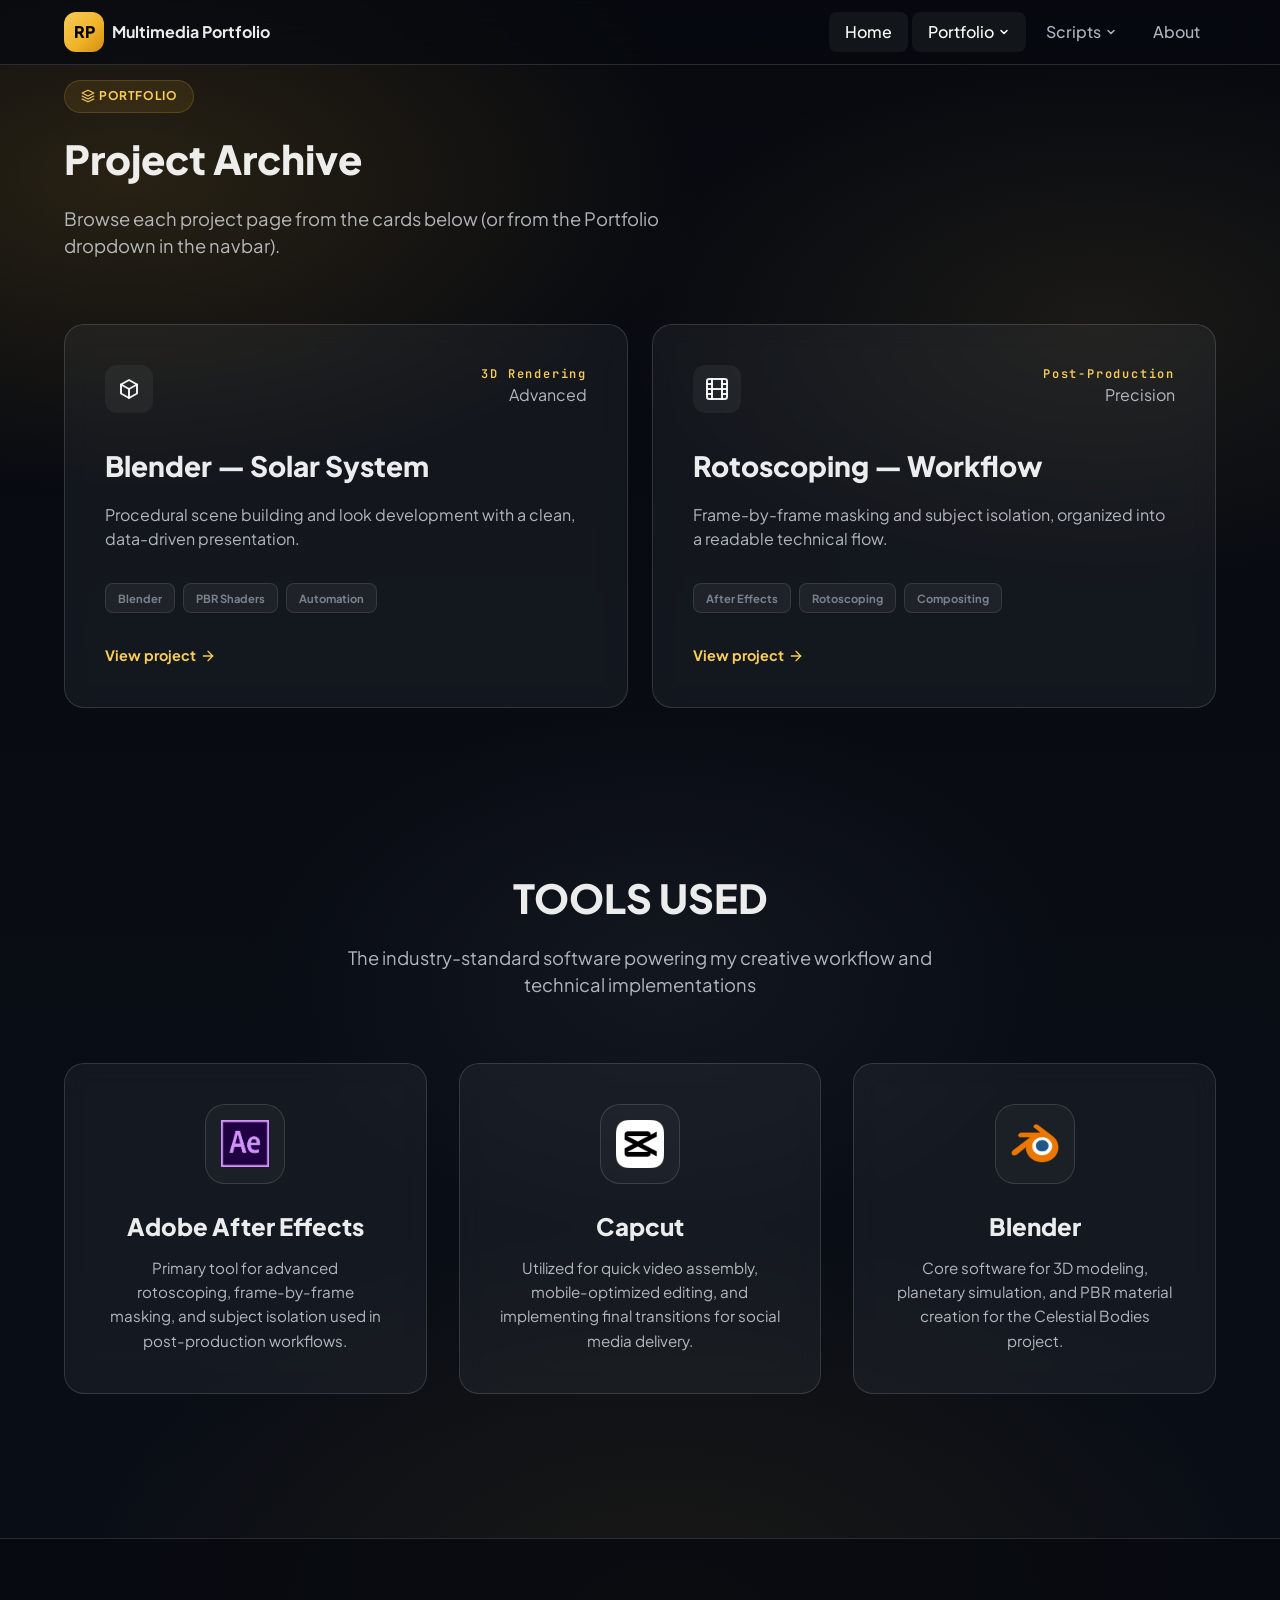
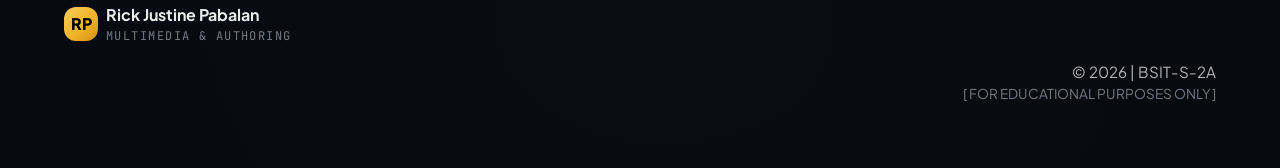
==== commit fc8c0dcc: "update" ====
--- a/portfolio/index.html
+++ b/portfolio/index.html
@@ -45,6 +45,24 @@
                             </a>
                         </div>
                     </li>
+                    <li class="custom-dropdown">
+                        <a class="nav-link" href="scripts.html">
+                            Scripts
+                            <svg class="ms-1" width="12" height="12" viewBox="0 0 24 24" fill="none" stroke="currentColor" stroke-width="3" stroke-linecap="round" stroke-linejoin="round"><path d="M6 9l6 6 6-6"/></svg>
+                        </a>
+                        <div class="dropdown-content glass dropdown-scripts">
+                            <a class="nav-link" href="scripts.html#sun">The Sun</a>
+                            <a class="nav-link" href="scripts.html#mercury">Mercury</a>
+                            <a class="nav-link" href="scripts.html#venus">Venus</a>
+                            <a class="nav-link" href="scripts.html#earth">Earth</a>
+                            <a class="nav-link" href="scripts.html#mars">Mars</a>
+                            <a class="nav-link" href="scripts.html#jupiter">Jupiter</a>
+                            <a class="nav-link" href="scripts.html#saturn">Saturn</a>
+                            <a class="nav-link" href="scripts.html#uranus">Uranus</a>
+                            <a class="nav-link" href="scripts.html#neptune">Neptune</a>
+                            <a class="nav-link" href="scripts.html#pluto">Pluto</a>
+                        </div>
+                    </li>
                     <li><a class="nav-link" href="../about.html">About</a></li>
                 </ul>
             </div>
@@ -118,9 +136,9 @@
                     </div>
                 </div>
             </div>
-        </section>
-
-        <!-- Tools Used Section -->
+    </section>
+
+    <!-- Tools Used Section -->
         <section id="tools" class="section">
             <div class="container">
                 <div class="section-head text-center mx-auto">
--- a/assets/css/main.css
+++ b/assets/css/main.css
@@ -261,9 +261,26 @@
 }
 
 .custom-dropdown:hover .dropdown-content,
-.custom-dropdown.active .dropdown-content {
+.custom-dropdown.open .dropdown-content {
   display: block;
   transform: translateY(0);
+}
+
+.dropdown-scripts {
+  min-width: 200px;
+}
+
+@media (min-width: 769px) {
+  .dropdown-scripts {
+    min-width: 320px;
+    grid-template-columns: 1fr 1fr;
+    gap: 0.25rem;
+  }
+  
+  .custom-dropdown:hover .dropdown-scripts,
+  .custom-dropdown.open .dropdown-scripts {
+    display: grid !important;
+  }
 }
 
 /* Invisible bridge to maintain hover */
